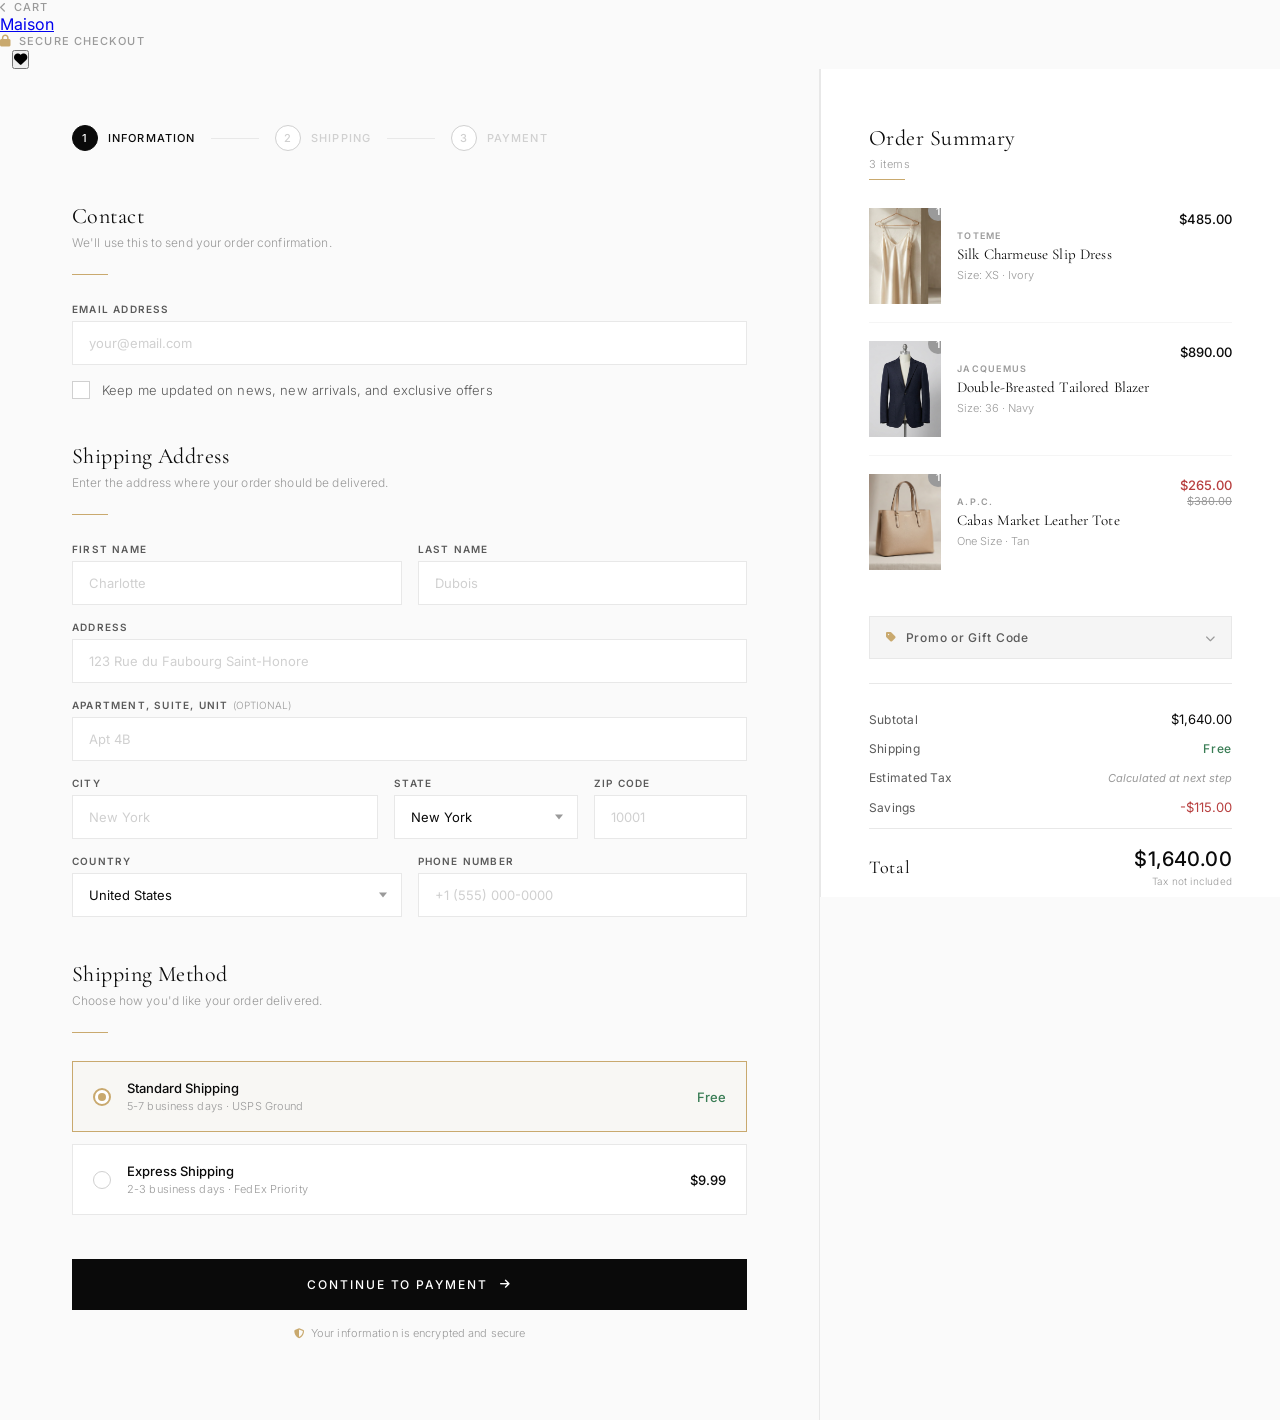
==== Checkout.html @ 41bedbfe "initial commit" ====
<!DOCTYPE html><html lang="en"><head>
  <meta charset="UTF-8">
  <meta name="viewport" content="width=device-width, initial-scale=1.0">
  <title>MAISON - Checkout</title>
  <link rel="preconnect" href="https://fonts.googleapis.com">
  <link rel="preconnect" href="https://fonts.gstatic.com" crossorigin="">
  <link href="https://fonts.googleapis.com/css2?family=Cormorant+Garamond:ital,wght@0,300;0,400;0,500;0,600;1,300;1,400;1,500&amp;family=Inter:wght@300;400;500;600&amp;display=swap" rel="stylesheet">
  <link href="https://cdnjs.cloudflare.com/ajax/libs/font-awesome/6.7.2/css/all.min.css" rel="stylesheet">
    <link rel="stylesheet" href="assets/css/checkout.css">
</head>
<body>

  <!-- Checkout Header -->
  <header class="checkout-header">
    <a href="Shopping Cart.html" class="back-to-cart">
      <i class="fas fa-chevron-left"></i> Cart
    </a>
    <a href="Homepage.html" class="checkout-logo">Maison</a>
    <div class="checkout-secure">
      <i class="fas fa-lock"></i>
      Secure Checkout
    </div>
    <div style="margin-left:12px;">
      <button class="nav-action-btn" aria-label="Wishlist" onclick="location.href='wishlist.html'" style="position:relative">
        <i class="fas fa-heart"></i>
        <span class="wishlist-badge" style="display:none; position:absolute; top:-6px; right:-6px; background:#c44; color:#fff; font-size:11px; padding:2px 6px; border-radius:999px;">0</span>
      </button>
    </div>
  </header>

  <!-- Main Layout -->
  <div class="checkout-layout">

    <!-- Left: Checkout Form -->
    <div class="checkout-left">

      <!-- Progress Steps -->
      <div class="checkout-steps">
        <div class="step-item active">
          <div class="step-number">1</div>
          <span>Information</span>
        </div>
        <div class="step-divider"></div>
        <div class="step-item">
          <div class="step-number">2</div>
          <span>Shipping</span>
        </div>
        <div class="step-divider"></div>
        <div class="step-item">
          <div class="step-number">3</div>
          <span>Payment</span>
        </div>
      </div>

      <!-- Contact Section -->
      <div class="form-section">
        <h2 class="form-section-title">Contact</h2>
        <p class="form-section-subtitle">We'll use this to send your order confirmation.</p>
        <div class="form-divider"></div>

        <div class="form-row single">
          <div class="form-group">
            <label class="form-label">Email Address</label>
            <input type="email" class="form-input" placeholder="your@email.com">
          </div>
        </div>

        <div class="checkbox-group" onclick="toggleCheckbox(this)">
          <div class="custom-checkbox">
            <i class="fas fa-check"></i>
          </div>
          <span class="checkbox-label">Keep me updated on news, new arrivals, and exclusive offers</span>
        </div>
      </div>

      <!-- Shipping Address -->
      <div class="form-section">
        <h2 class="form-section-title">Shipping Address</h2>
        <p class="form-section-subtitle">Enter the address where your order should be delivered.</p>
        <div class="form-divider"></div>

        <div class="form-row">
          <div class="form-group">
            <label class="form-label">First Name</label>
            <input type="text" class="form-input" placeholder="Charlotte">
          </div>
          <div class="form-group">
            <label class="form-label">Last Name</label>
            <input type="text" class="form-input" placeholder="Dubois">
          </div>
        </div>

        <div class="form-row single" style="margin-bottom:16px;">
          <div class="form-group">
            <label class="form-label">Address</label>
            <input type="text" class="form-input" placeholder="123 Rue du Faubourg Saint-Honore">
          </div>
        </div>

        <div class="form-row single" style="margin-bottom:16px;">
          <div class="form-group">
            <label class="form-label">Apartment, Suite, Unit <span style="font-weight:300;color:var(--gray-500);letter-spacing:0">(optional)</span></label>
            <input type="text" class="form-input" placeholder="Apt 4B">
          </div>
        </div>

        <div class="form-row triple" style="margin-bottom:16px;">
          <div class="form-group">
            <label class="form-label">City</label>
            <input type="text" class="form-input" placeholder="New York">
          </div>
          <div class="form-group">
            <label class="form-label">State</label>
            <div class="form-select-wrap">
              <select class="form-input form-select">
                <option value="">Select...</option>
                <option>Alabama</option>
                <option>Alaska</option>
                <option>Arizona</option>
                <option>California</option>
                <option>Colorado</option>
                <option>Connecticut</option>
                <option>Florida</option>
                <option>Georgia</option>
                <option>Illinois</option>
                <option>Massachusetts</option>
                <option>Michigan</option>
                <option>Minnesota</option>
                <option selected="">New York</option>
                <option>North Carolina</option>
                <option>Ohio</option>
                <option>Oregon</option>
                <option>Pennsylvania</option>
                <option>Texas</option>
                <option>Virginia</option>
                <option>Washington</option>
              </select>
            </div>
          </div>
          <div class="form-group">
            <label class="form-label">ZIP Code</label>
            <input type="text" class="form-input" placeholder="10001" maxlength="10">
          </div>
        </div>

        <div class="form-row" style="margin-bottom:16px;">
          <div class="form-group">
            <label class="form-label">Country</label>
            <div class="form-select-wrap">
              <select class="form-input form-select">
                <option value="">Select country...</option>
                <option selected="">United States</option>
                <option>Canada</option>
                <option>United Kingdom</option>
                <option>France</option>
                <option>Germany</option>
                <option>Italy</option>
                <option>Australia</option>
                <option>Japan</option>
              </select>
            </div>
          </div>
          <div class="form-group">
            <label class="form-label">Phone Number</label>
            <input type="tel" class="form-input" placeholder="+1 (555) 000-0000">
          </div>
        </div>
      </div>

      <!-- Shipping Method -->
      <div class="form-section">
        <h2 class="form-section-title">Shipping Method</h2>
        <p class="form-section-subtitle">Choose how you'd like your order delivered.</p>
        <div class="form-divider"></div>

        <div class="shipping-options">
          <div class="shipping-option selected" onclick="selectShipping(this)">
            <div class="radio-indicator">
              <div class="radio-dot"></div>
            </div>
            <div class="shipping-option-info">
              <p class="shipping-option-name">Standard Shipping</p>
              <p class="shipping-option-desc">5-7 business days · USPS Ground</p>
            </div>
            <span class="shipping-option-price free">Free</span>
          </div>

          <div class="shipping-option" onclick="selectShipping(this)">
            <div class="radio-indicator">
              <div class="radio-dot"></div>
            </div>
            <div class="shipping-option-info">
              <p class="shipping-option-name">Express Shipping</p>
              <p class="shipping-option-desc">2-3 business days · FedEx Priority</p>
            </div>
            <span class="shipping-option-price">$9.99</span>
          </div>
        </div>
      </div>

      <!-- CTA -->
      <div class="checkout-cta-wrap">
        <button class="btn-checkout">
          Continue to Payment <i class="fas fa-arrow-right"></i>
        </button>
        <p class="checkout-privacy">
          <i class="fas fa-shield-alt"></i>
          Your information is encrypted and secure
        </p>
      </div>

    </div>

    <!-- Right: Order Summary -->
    <div class="checkout-right">

      <h2 class="summary-title">Order Summary</h2>
      <p class="summary-item-count">3 items</p>
      <div class="summary-divider-gold"></div>

      <!-- Items -->
      <div class="order-items">

        <div class="order-item">
          <div class="order-item-image">
            <img src="assets/images/product_silk_slip_dress_cream.jpg" alt="A luxurious cream silk slip dress on a white garment form, minimalist studio background, soft shadows highlighting the fluid drape of the fabric" width="72" height="96">
            <span class="item-qty-badge">1</span>
          </div>
          <div class="order-item-details">
            <p class="order-item-brand">Toteme</p>
            <p class="order-item-name">Silk Charmeuse Slip Dress</p>
            <p class="order-item-variant">Size: XS · Ivory</p>
          </div>
          <div style="text-align:right;">
            <span class="order-item-price">$485.00</span>
          </div>
        </div>

        <div class="order-item">
          <div class="order-item-image">
            <img src="assets/images/product_tailored_blazer_navy.jpg" alt="Sharp navy tailored double-breasted blazer neatly folded showing clean lapels and structure, on light gray studio background" width="72" height="96">
            <span class="item-qty-badge">1</span>
          </div>
          <div class="order-item-details">
            <p class="order-item-brand">Jacquemus</p>
            <p class="order-item-name">Double-Breasted Tailored Blazer</p>
            <p class="order-item-variant">Size: 36 · Navy</p>
          </div>
          <div style="text-align:right;">
            <span class="order-item-price">$890.00</span>
          </div>
        </div>

        <div class="order-item">
          <div class="order-item-image">
            <img src="assets/images/product_leather_tote_tan.jpg" alt="A refined structured tan leather tote bag with gold hardware and top handles, photographed on a clean white marble surface with soft natural lighting" width="72" height="96">
            <span class="item-qty-badge">1</span>
          </div>
          <div class="order-item-details">
            <p class="order-item-brand">A.P.C.</p>
            <p class="order-item-name">Cabas Market Leather Tote</p>
            <p class="order-item-variant">One Size · Tan</p>
          </div>
          <div style="text-align:right;">
            <span class="order-item-price order-item-price-sale">$265.00</span>
            <span class="order-item-price-original">$380.00</span>
          </div>
        </div>

      </div>

      <!-- Promo Code -->
      <div class="promo-section">
        <div class="promo-toggle" id="promoToggle" onclick="togglePromo()">
          <span class="promo-toggle-label">
            <i class="fas fa-tag"></i>
            Promo or Gift Code
          </span>
          <i class="fas fa-chevron-down promo-toggle-arrow"></i>
        </div>
        <div class="promo-input-wrap" id="promoInputWrap">
          <input type="text" class="promo-input" placeholder="Enter code" id="promoInput">
          <button class="promo-apply-btn">Apply</button>
        </div>
      </div>

      <!-- Totals -->
      <div class="order-totals">
        <div class="total-line">
          <span class="total-line-label">Subtotal</span>
          <span class="total-line-value">$1,640.00</span>
        </div>
        <div class="total-line">
          <span class="total-line-label">Shipping</span>
          <span class="total-line-value free">Free</span>
        </div>
        <div class="total-line">
          <span class="total-line-label">Estimated Tax</span>
          <span class="total-line-value pending">Calculated at next step</span>
        </div>
        <div class="total-line">
          <span class="total-line-label">Savings</span>
            <span class="total-line-value" style="color:var(--error);">-$115.00</span>
        </div>

        <div class="total-main">
          <span class="total-main-label">Total</span>
          <div>
            <span class="total-main-value">$1,640.00</span>
            <p class="total-vat-note">Tax not included</p>
          </div>
        </div>
      </div>

      <!-- Trust Badges -->
      <div class="trust-badges">
        <div class="trust-badge">
          <i class="fas fa-undo-alt"></i>
          <span>Free Returns</span>
        </div>
        <div class="trust-badge">
          <i class="fas fa-lock"></i>
          <span>Secure Pay</span>
        </div>
        <div class="trust-badge">
          <i class="fas fa-shipping-fast"></i>
          <span>Fast Delivery</span>
        </div>
      </div>

    </div>
  </div>

    <script src="assets/js/checkout.js"></script>


</body></html>
---- assets/css/checkout.css ----
*, *::before, *::after { box-sizing: border-box; margin: 0; padding: 0; }

    :root {
      --black: #0A0A0A;
      --gold: #C9A96E;
      --gold-light: #dfc18e;
      --bg: #FAFAFA;
      --gray-100: #F5F5F5;
      --gray-200: #E8E8E8;
      --gray-300: #D0D0D0;
      --gray-500: #9A9A9A;
      --gray-700: #5A5A5A;
      --white: #FFFFFF;
      --error: #b84040;
      --success: #3a7d55;
    }

    html { scroll-behavior: smooth; }

    body {
      font-family: 'Inter', sans-serif;
      background: var(--bg);
      color: var(--black);
      overflow-x: hidden;
      min-height: 100vh;
    }

img, picture, video, svg {
  max-width: 100%;
  height: auto;
  display: block;
}

button, input, select, textarea {
  min-width: 0;
}
      justify-content: space-between;
    }

    .checkout-logo {
      font-family: 'Cormorant Garamond', serif;
      font-size: 28px;
      font-weight: 400;
      letter-spacing: 0.25em;
      text-transform: uppercase;
      color: var(--black);
      text-decoration: none;
    }

    .checkout-secure {
      display: flex;
      align-items: center;
      gap: 7px;
      font-size: 11px;
      font-weight: 500;
      letter-spacing: 0.1em;
      text-transform: uppercase;
      color: var(--gray-500);
    }
    .checkout-secure i {
      color: var(--gold);
      font-size: 12px;
    }

    .back-to-cart {
      display: flex;
      align-items: center;
      gap: 7px;
      font-size: 11px;
      font-weight: 500;
      letter-spacing: 0.08em;
      text-transform: uppercase;
      color: var(--gray-500);
      text-decoration: none;
      transition: color 0.2s ease;
    }
    .back-to-cart:hover { color: var(--black); }
    .back-to-cart i { font-size: 10px; }

    /* Main Layout */
    .checkout-layout {
      display: grid;
      grid-template-columns: 1fr 460px;
      min-height: calc(100vh - 72px);
    }

    /* Left Panel */
    .checkout-left {
      padding: 56px 72px 80px 72px;
      background: var(--bg);
      border-right: 1px solid var(--gray-200);
    }

    /* Progress Steps */
    .checkout-steps {
      display: flex;
      align-items: center;
      gap: 0;
      margin-bottom: 52px;
    }

    .step-item {
      display: flex;
      align-items: center;
      gap: 10px;
      font-size: 11px;
      font-weight: 500;
      letter-spacing: 0.1em;
      text-transform: uppercase;
      color: var(--gray-300);
      cursor: default;
    }

    .step-item.active {
      color: var(--black);
    }

    .step-item.completed {
      color: var(--gold);
      cursor: pointer;
    }
    .step-item.completed:hover { color: var(--gold-light); }

    .step-number {
      width: 26px;
      height: 26px;
      border-radius: 50%;
      border: 1px solid var(--gray-300);
      display: flex;
      align-items: center;
      justify-content: center;
      font-size: 11px;
      font-weight: 500;
      color: var(--gray-300);
      background: var(--white);
      transition: all 0.25s ease;
      flex-shrink: 0;
    }

    .step-item.active .step-number {
      background: var(--black);
      border-color: var(--black);
      color: var(--white);
    }

    .step-item.completed .step-number {
      background: var(--gold);
      border-color: var(--gold);
      color: var(--white);
    }

    .step-divider {
      flex: 1;
      max-width: 48px;
      height: 1px;
      background: var(--gray-200);
      margin: 0 16px;
    }
    .step-divider.completed-line {
      background: var(--gold);
      opacity: 0.4;
    }

    /* Form Sections */
    .form-section {
      margin-bottom: 44px;
    }

    .form-section-title {
      font-family: 'Cormorant Garamond', serif;
      font-size: 22px;
      font-weight: 400;
      color: var(--black);
      letter-spacing: 0.02em;
      margin-bottom: 6px;
    }

    .form-section-subtitle {
      font-size: 12px;
      color: var(--gray-500);
      font-weight: 300;
      margin-bottom: 24px;
      letter-spacing: 0.01em;
    }

    .form-divider {
      width: 36px;
      height: 1px;
      background: var(--gold);
      margin-bottom: 28px;
    }

    /* Form Fields */
    .form-row {
      display: grid;
      grid-template-columns: 1fr 1fr;
      gap: 16px;
      margin-bottom: 16px;
    }

    .form-row.single {
      grid-template-columns: 1fr;
    }

    .form-row.triple {
      grid-template-columns: 2fr 1.2fr 1fr;
    }

    .form-group {
      display: flex;
      flex-direction: column;
      gap: 6px;
      margin-bottom: 0;
    }

    .form-label {
      font-size: 10px;
      font-weight: 600;
      letter-spacing: 0.12em;
      text-transform: uppercase;
      color: var(--gray-700);
    }

    .form-input,
    .form-select {
      background: var(--white);
      border: 1px solid var(--gray-200);
      padding: 13px 16px;
      font-family: 'Inter', sans-serif;
      font-size: 13px;
      font-weight: 400;
      color: var(--black);
      outline: none;
      appearance: none;
      -webkit-appearance: none;
      transition: border-color 0.2s ease, box-shadow 0.2s ease;
      width: 100%;
    }

    .form-input::placeholder { color: var(--gray-300); }

    .form-input:focus,
    .form-select:focus {
      border-color: var(--gold);
      box-shadow: 0 0 0 3px rgba(201,169,110,0.1);
    }

    .form-select-wrap {
      position: relative;
    }
    .form-select-wrap::after {
      content: '';
      position: absolute;
      right: 15px;
      top: 50%;
      transform: translateY(-50%);
      width: 0;
      height: 0;
      border-left: 4px solid transparent;
      border-right: 4px solid transparent;
      border-top: 5px solid var(--gray-500);
      pointer-events: none;
    }
    .form-select { cursor: pointer; }

    /* Checkbox */
    .checkbox-group {
      display: flex;
      align-items: center;
      gap: 12px;
      margin-top: 14px;
      cursor: pointer;
    }

    .custom-checkbox {
      width: 18px;
      height: 18px;
      border: 1px solid var(--gray-300);
      background: var(--white);
      display: flex;
      align-items: center;
      justify-content: center;
      flex-shrink: 0;
      transition: all 0.2s ease;
      cursor: pointer;
    }
    .custom-checkbox.checked {
      background: var(--black);
      border-color: var(--black);
    }
    .custom-checkbox i {
      font-size: 9px;
      color: var(--white);
      opacity: 0;
      transform: scale(0.5);
      transition: all 0.15s ease;
    }
    .custom-checkbox.checked i {
      opacity: 1;
      transform: scale(1);
    }

    .checkbox-label {
      font-size: 13px;
      font-weight: 300;
      color: var(--gray-700);
      letter-spacing: 0.01em;
      user-select: none;
    }

    /* Shipping Method */
    .shipping-options {
      display: flex;
      flex-direction: column;
      gap: 12px;
    }

    .shipping-option {
      display: flex;
      align-items: center;
      gap: 16px;
      padding: 18px 20px;
      border: 1px solid var(--gray-200);
      background: var(--white);
      cursor: pointer;
      transition: all 0.2s ease;
      position: relative;
    }

    .shipping-option:hover {
      border-color: var(--gray-400);
    }

    .shipping-option.selected {
      border-color: var(--gold);
      background: rgba(201,169,110,0.04);
    }

    .radio-indicator {
      width: 18px;
      height: 18px;
      border-radius: 50%;
      border: 1px solid var(--gray-300);
      display: flex;
      align-items: center;
      justify-content: center;
      flex-shrink: 0;
      transition: all 0.2s ease;
      background: var(--white);
    }

    .shipping-option.selected .radio-indicator {
      border-color: var(--gold);
      border-width: 2px;
    }

    .radio-dot {
      width: 8px;
      height: 8px;
      border-radius: 50%;
      background: var(--gold);
      opacity: 0;
      transform: scale(0.3);
      transition: all 0.2s ease;
    }
    .shipping-option.selected .radio-dot {
      opacity: 1;
      transform: scale(1);
    }

    .shipping-option-info {
      flex: 1;
    }

    .shipping-option-name {
      font-size: 13px;
      font-weight: 500;
      color: var(--black);
      margin-bottom: 3px;
    }

    .shipping-option-desc {
      font-size: 11px;
      color: var(--gray-500);
      font-weight: 300;
      letter-spacing: 0.01em;
    }

    .shipping-option-price {
      font-size: 13px;
      font-weight: 500;
      color: var(--black);
    }

    .shipping-option-price.free {
      color: var(--success);
    }

    /* CTA Button */
    .checkout-cta-wrap {
      margin-top: 44px;
      display: flex;
      flex-direction: column;
      align-items: flex-start;
      gap: 16px;
    }

    .btn-checkout {
      background: var(--black);
      color: var(--white);
      border: none;
      padding: 18px 56px;
      font-family: 'Inter', sans-serif;
      font-size: 12px;
      font-weight: 500;
      letter-spacing: 0.16em;
      text-transform: uppercase;
      cursor: pointer;
      display: inline-flex;
      align-items: center;
      gap: 12px;
      transition: background 0.25s ease, transform 0.2s ease, box-shadow 0.25s ease;
      width: 100%;
      justify-content: center;
    }
    .btn-checkout:hover {
      background: #1e1e1e;
      transform: translateY(-2px);
      box-shadow: 0 8px 28px rgba(10,10,10,0.2);
    }
    .btn-checkout:active { transform: translateY(0); }
    .btn-checkout i { font-size: 11px; }

    .checkout-privacy {
      display: flex;
      align-items: center;
      gap: 7px;
      font-size: 11px;
      color: var(--gray-500);
      font-weight: 300;
      letter-spacing: 0.01em;
      align-self: center;
    }
    .checkout-privacy i { color: var(--gold); font-size: 10px; }

    /* Right Panel (Order Summary) */
    .checkout-right {
      background: var(--white);
      padding: 56px 48px 80px 48px;
      border-left: 1px solid var(--gray-200);
      position: sticky;
      top: 0;
      height: calc(100vh - 72px);
      overflow-y: auto;
      scrollbar-width: none;
    }
    .checkout-right::-webkit-scrollbar { display: none; }

    .summary-title {
      font-family: 'Cormorant Garamond', serif;
      font-size: 22px;
      font-weight: 400;
      color: var(--black);
      letter-spacing: 0.02em;
      margin-bottom: 6px;
    }

    .summary-item-count {
      font-size: 11px;
      color: var(--gray-500);
      font-weight: 300;
      letter-spacing: 0.04em;
      margin-bottom: 8px;
    }

    .summary-divider-gold {
      width: 36px;
      height: 1px;
      background: var(--gold);
      margin-bottom: 28px;
    }

    /* Order Items */
    .order-items {
      display: flex;
      flex-direction: column;
      gap: 0;
      margin-bottom: 28px;
    }

    .order-item {
      display: flex;
      gap: 16px;
      padding: 18px 0;
      border-bottom: 1px solid var(--gray-100);
    }
    .order-item:first-child { padding-top: 0; }
    .order-item:last-child { border-bottom: none; }

    .order-item-image {
      position: relative;
      width: 72px;
      height: 96px;
      flex-shrink: 0;
      background: var(--gray-100);
      overflow: hidden;
    }

    .order-item-image img {
      width: 100%;
      height: 100%;
      object-fit: cover;
      display: block;
    }

    .item-qty-badge {
      position: absolute;
      top: -7px;
      right: -7px;
      background: var(--gray-500);
      color: var(--white);
      width: 20px;
      height: 20px;
      border-radius: 50%;
      font-size: 10px;
      font-weight: 600;
      display: flex;
      align-items: center;
      justify-content: center;
      letter-spacing: 0;
    }

    .order-item-details {
      flex: 1;
      display: flex;
      flex-direction: column;
      justify-content: center;
      gap: 4px;
    }

    .order-item-brand {
      font-size: 9px;
      font-weight: 600;
      letter-spacing: 0.14em;
      text-transform: uppercase;
      color: var(--gray-500);
    }

    .order-item-name {
      font-family: 'Cormorant Garamond', serif;
      font-size: 15px;
      font-weight: 400;
      color: var(--black);
      line-height: 1.3;
      letter-spacing: 0.01em;
    }

    .order-item-variant {
      font-size: 11px;
      color: var(--gray-500);
      font-weight: 300;
    }

    .order-item-price {
      font-size: 13px;
      font-weight: 500;
      color: var(--black);
      align-self: center;
      white-space: nowrap;
    }
    .order-item-price-sale {
      color: var(--error);
    }
    .order-item-price-original {
      font-size: 11px;
      font-weight: 400;
      color: var(--gray-500);
      text-decoration: line-through;
      display: block;
      text-align: right;
    }

    /* Promo Code */
    .promo-section {
      margin-bottom: 24px;
    }

    .promo-toggle {
      display: flex;
      align-items: center;
      justify-content: space-between;
      padding: 13px 16px;
      border: 1px solid var(--gray-200);
      background: var(--gray-100);
      cursor: pointer;
      transition: all 0.2s ease;
    }
    .promo-toggle:hover { border-color: var(--gray-300); }

    .promo-toggle-label {
      display: flex;
      align-items: center;
      gap: 9px;
      font-size: 12px;
      font-weight: 500;
      letter-spacing: 0.06em;
      color: var(--gray-700);
    }
    .promo-toggle-label i {
      color: var(--gold);
      font-size: 11px;
    }

    .promo-toggle-arrow {
      font-size: 10px;
      color: var(--gray-500);
      transition: transform 0.2s ease;
    }
    .promo-toggle.open .promo-toggle-arrow {
      transform: rotate(180deg);
    }

    .promo-input-wrap {
      display: none;
      padding: 16px;
      border: 1px solid var(--gray-200);
      border-top: none;
      background: var(--white);
    }
    .promo-input-wrap.visible { display: flex; gap: 0; }

    .promo-input {
      flex: 1;
      background: var(--gray-100);
      border: 1px solid var(--gray-200);
      border-right: none;
      padding: 11px 14px;
      font-family: 'Inter', sans-serif;
      font-size: 12px;
      color: var(--black);
      outline: none;
      transition: border-color 0.2s ease;
      text-transform: uppercase;
      letter-spacing: 0.08em;
    }
    .promo-input::placeholder {
      text-transform: none;
      letter-spacing: 0.01em;
      color: var(--gray-300);
    }
    .promo-input:focus { border-color: var(--gold); }

    .promo-apply-btn {
      background: var(--black);
      border: none;
      color: var(--white);
      padding: 11px 20px;
      font-size: 11px;
      font-weight: 500;
      letter-spacing: 0.1em;
      text-transform: uppercase;
      cursor: pointer;
      transition: background 0.2s ease;
      white-space: nowrap;
    }
    .promo-apply-btn:hover { background: #2a2a2a; }

    /* Order Totals */
    .order-totals {
      border-top: 1px solid var(--gray-200);
      padding-top: 20px;
    }

    .total-line {
      display: flex;
      justify-content: space-between;
      align-items: center;
      padding: 7px 0;
    }

    .total-line-label {
      font-size: 12px;
      font-weight: 400;
      color: var(--gray-700);
      letter-spacing: 0.02em;
    }

    .total-line-value {
      font-size: 13px;
      font-weight: 400;
      color: var(--black);
    }

    .total-line-value.free {
      color: var(--success);
      font-weight: 500;
      font-size: 12px;
      letter-spacing: 0.06em;
    }

    .total-line-value.pending {
      color: var(--gray-500);
      font-size: 11px;
      font-style: italic;
    }

    .total-main {
      display: flex;
      justify-content: space-between;
      align-items: center;
      padding: 18px 0 0;
      margin-top: 6px;
      border-top: 1px solid var(--gray-200);
    }

    .total-main-label {
      font-family: 'Cormorant Garamond', serif;
      font-size: 18px;
      font-weight: 400;
      color: var(--black);
      letter-spacing: 0.04em;
    }

    .total-main-value {
      font-size: 20px;
      font-weight: 500;
      color: var(--black);
      letter-spacing: 0.02em;
    }

    .total-vat-note {
      font-size: 10px;
      color: var(--gray-500);
      font-weight: 300;
      margin-top: 4px;
      text-align: right;
      letter-spacing: 0.02em;
    }

    /* Trust Badges */
    .trust-badges {
      display: flex;
      justify-content: center;
      gap: 24px;
      margin-top: 36px;
      padding-top: 28px;
      border-top: 1px solid var(--gray-100);
    }

    .trust-badge {
      display: flex;
      flex-direction: column;
      align-items: center;
      gap: 5px;
      font-size: 10px;
      font-weight: 500;
      letter-spacing: 0.06em;
      text-transform: uppercase;
      color: var(--gray-500);
    }

    .trust-badge i {
      font-size: 18px;
      color: var(--gold);
    }

    /* Responsive */
    @media (max-width: 1200px) {
      .checkout-layout {
        grid-template-columns: 1fr 420px;
      }
      .checkout-left { padding: 48px 48px 80px; }
      .checkout-right { padding: 48px 36px 80px; }
    }

    @media (max-width: 1024px) {
      .checkout-layout {
        grid-template-columns: 1fr;
        grid-template-rows: auto 1fr;
      }
      .checkout-right {
        position: static;
        height: auto;
        border-top: 1px solid var(--gray-200);
        border-left: none;
        padding: 40px 64px;
      }
      .checkout-header { padding: 0 40px; }
    }

    @media (max-width: 768px) {
      .checkout-header { padding: 0 24px; }
      .checkout-left { padding: 32px 24px 60px; }
      .checkout-right { padding: 32px 24px; }
      .form-row { grid-template-columns: 1fr; }
      .form-row.triple { grid-template-columns: 1fr 1fr; }
    }

    /* Focus styles */
    button:focus-visible,
    input:focus-visible,
    select:focus-visible,
    a:focus-visible {
      outline: 2px solid var(--gold);
      outline-offset: 2px;
    }

    /* Smooth transitions */
    button, a, input, select {
      transition: border-color 0.2s ease, background 0.2s ease, color 0.2s ease, box-shadow 0.2s ease, transform 0.2s ease, opacity 0.2s ease;
    }
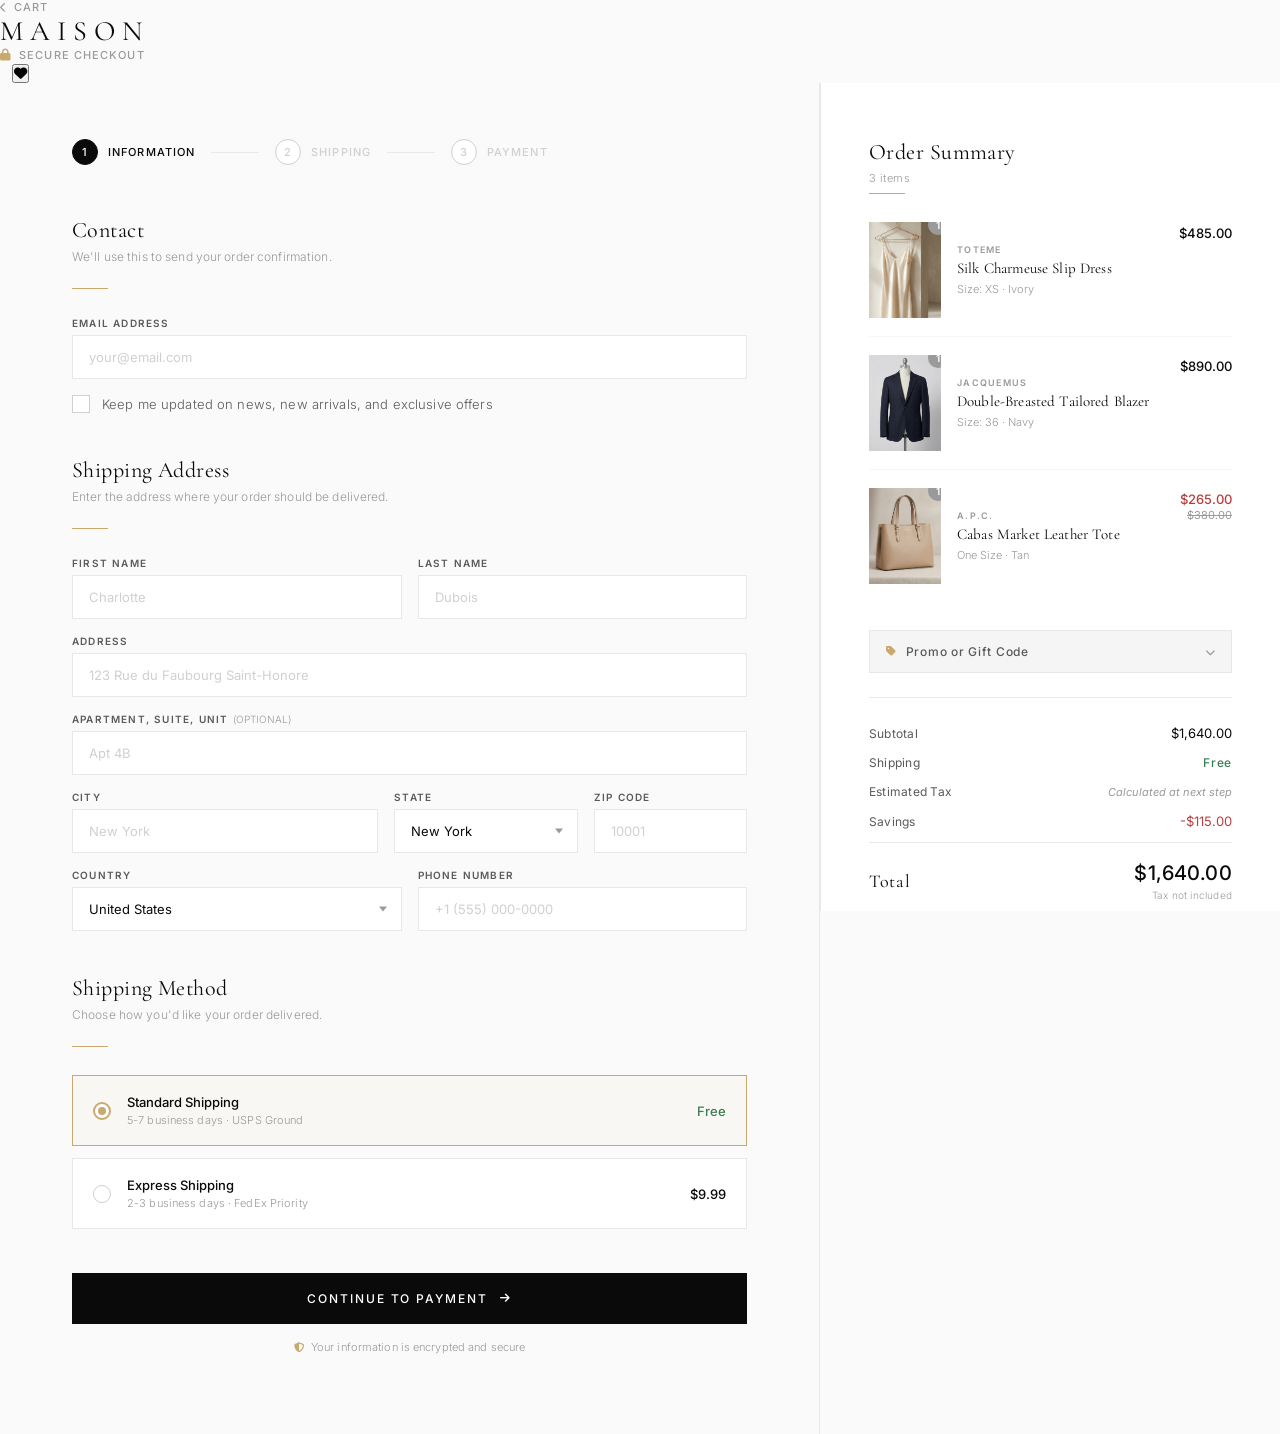
==== commit b212b70e: "Update checkout logo link to index.html" ====
--- a/Checkout.html
+++ b/Checkout.html
@@ -15,7 +15,7 @@
     <a href="Shopping Cart.html" class="back-to-cart">
       <i class="fas fa-chevron-left"></i> Cart
     </a>
-    <a href="Homepage.html" class="checkout-logo">Maison</a>
+    <a href="index.html" class="checkout-logo">Maison</a>
     <div class="checkout-secure">
       <i class="fas fa-lock"></i>
       Secure Checkout
--- a/assets/css/checkout.css
+++ b/assets/css/checkout.css
@@ -34,8 +34,20 @@
 button, input, select, textarea {
   min-width: 0;
 }
-      justify-content: space-between;
-    }
+
+.announcement-bar {
+  background: #2C1810;
+  color: #FFFFFF;
+  font-weight: 400;
+  letter-spacing: 0.12em;
+  text-transform: uppercase;
+  padding: 10px 24px;
+  text-align: center;
+}
+.announcement-bar span {
+  color: #FFFFFF;
+  font-weight: 500;
+}
 
     .checkout-logo {
       font-family: 'Cormorant Garamond', serif;
